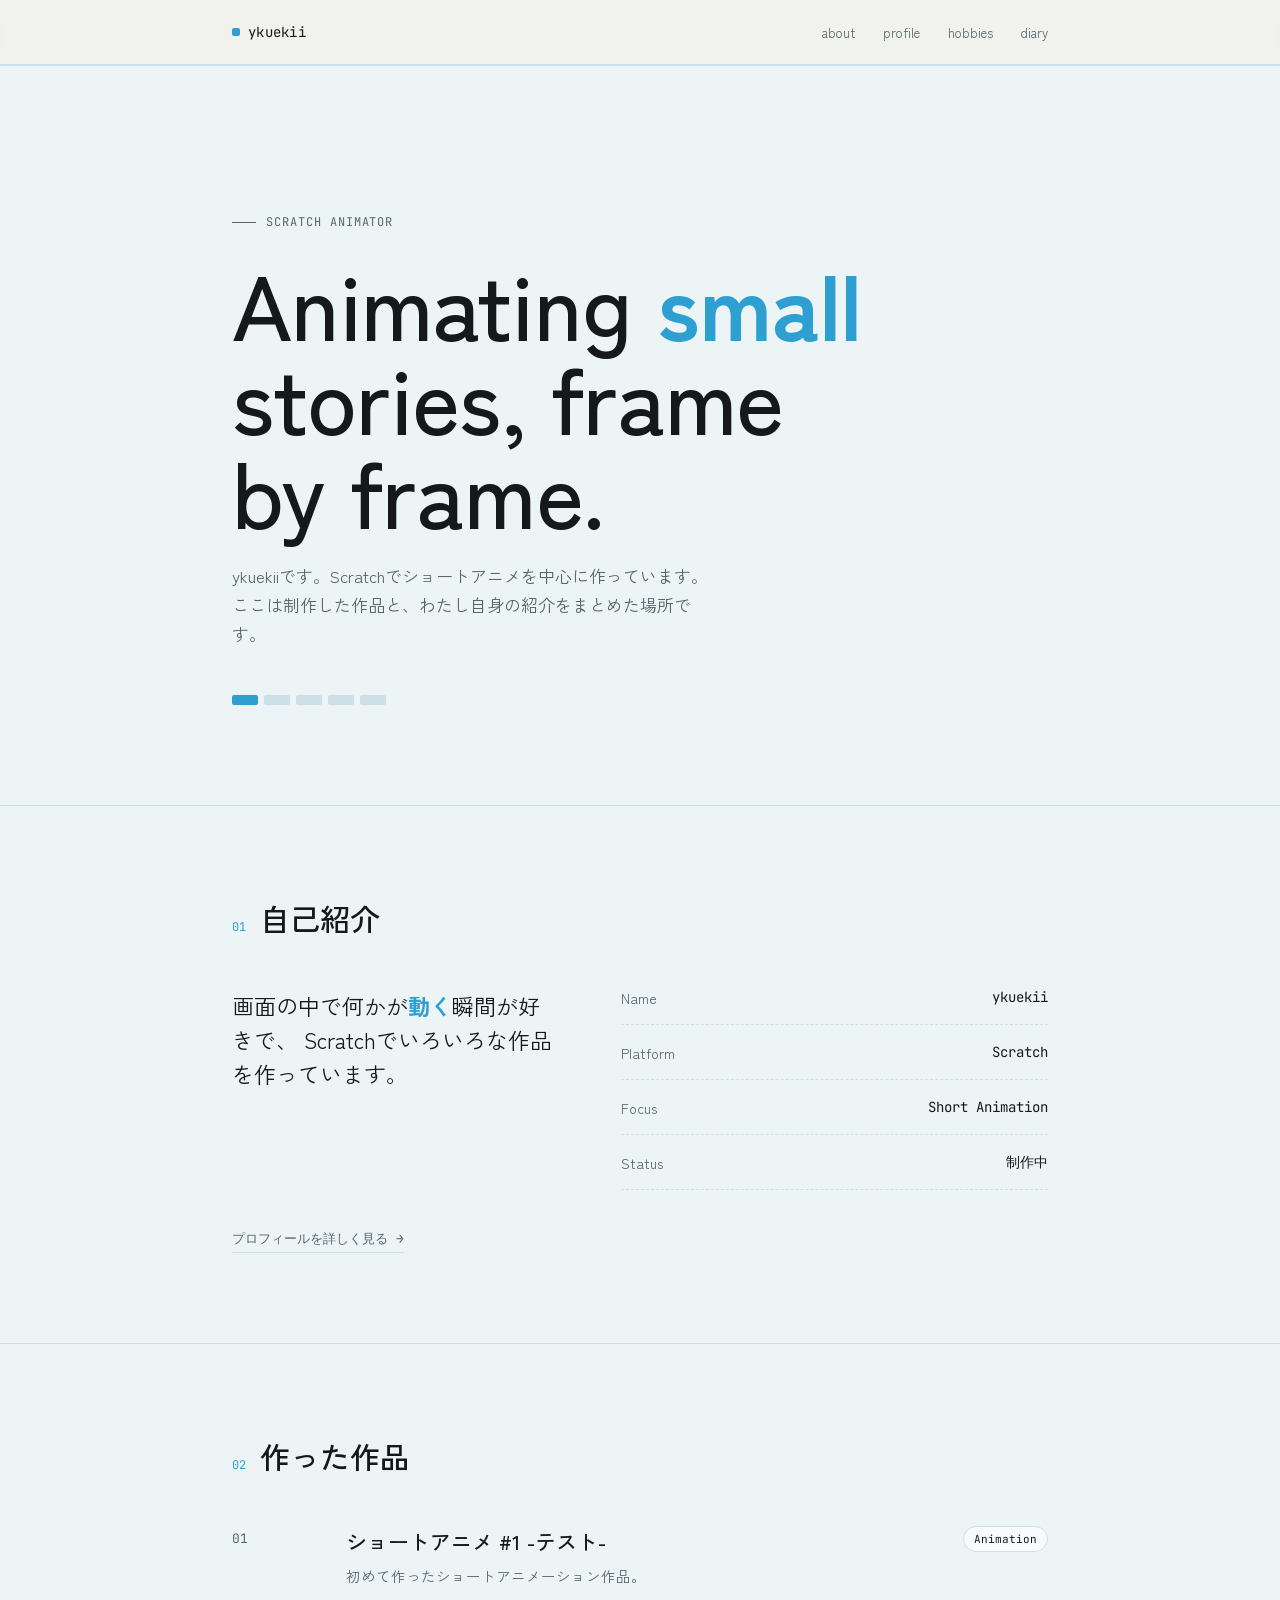
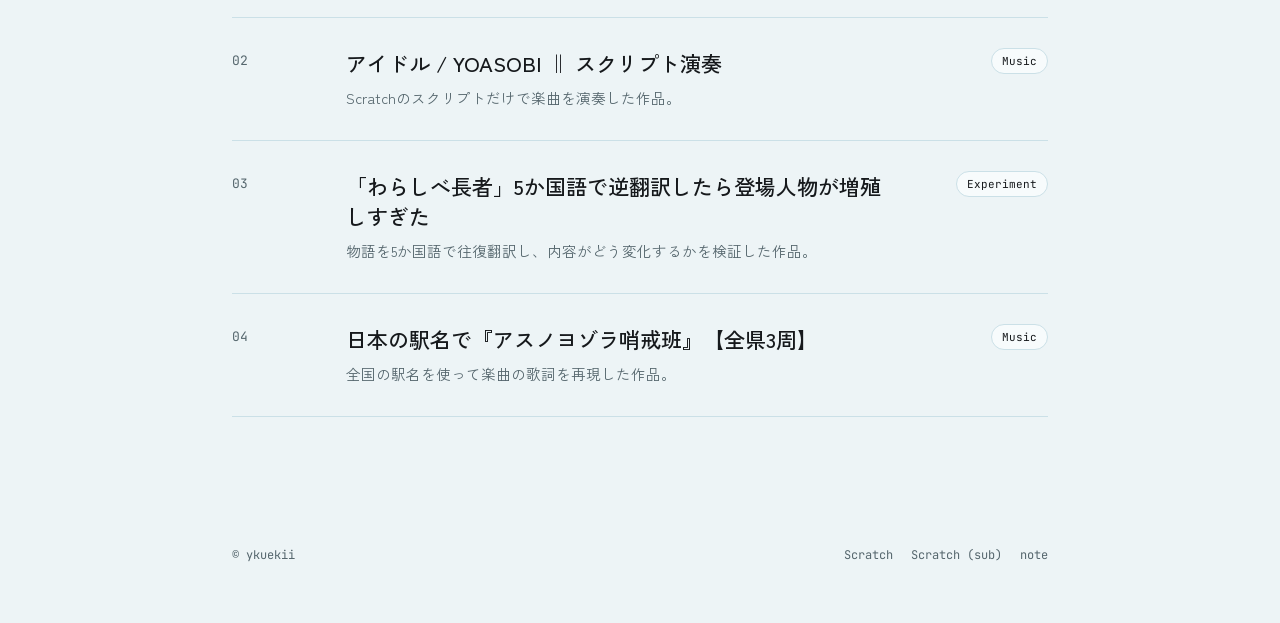
==== index.html @ 0d8f15a8 "Add files via upload" ====
<!DOCTYPE html>
<html lang="ja">
<head>
<meta charset="UTF-8">
<meta name="viewport" content="width=device-width, initial-scale=1.0">
<title>ykuekii</title>
<style>
  @import url('https://fonts.googleapis.com/css2?family=Zen+Kaku+Gothic+New:wght@500;700&family=Space+Grotesk:wght@400;500&family=JetBrains+Mono:wght@400;500&display=swap');

  :root{
    --bg: #EDF4F6;
    --ink: #16191C;
    --ink-soft: #55666D;
    --accent: #2E9FD1;
    --line: #CBE0E7;
    --card: #F7FBFC;
  }

  *{ margin:0; padding:0; box-sizing:border-box; }

  html{ scroll-behavior: smooth; }

  body{
    background: var(--bg);
    color: var(--ink);
    font-family: 'Zen Kaku Gothic New', 'Space Grotesk', sans-serif;
    -webkit-font-smoothing: antialiased;
    overflow-x: hidden;
  }

  ::selection{ background: var(--accent); color: var(--ink); }

  a{ color: inherit; text-decoration: none; }

  .wrap{
    max-width: 880px;
    margin: 0 auto;
    padding: 0 32px;
  }

  /* ---------- NAV ---------- */
  header{
    position: sticky;
    top: 0;
    z-index: 20;
    background: rgba(241,240,236,0.85);
    backdrop-filter: blur(8px);
    border-bottom: 1px solid var(--line);
  }
  nav.wrap{
    display:flex;
    align-items:center;
    justify-content: space-between;
    height: 64px;
  }
  .logo{
    font-family: 'JetBrains Mono', monospace;
    font-size: 14px;
    letter-spacing: 0.02em;
    display:flex;
    align-items:center;
    gap:8px;
  }
  .logo .dot{
    width:8px; height:8px;
    background: var(--accent);
    display:inline-block;
    border-radius: 2px;
  }
  .navlinks{
    display:flex;
    gap: 28px;
    font-size: 13px;
    color: var(--ink-soft);
  }
  .navlinks a{ transition: color .2s ease; position:relative; }
  .navlinks a:hover{ color: var(--ink); }

  /* ---------- HERO ---------- */
  .hero{
    padding: 120px 0 100px;
    position: relative;
  }
  .hero .eyebrow{
    font-family: 'JetBrains Mono', monospace;
    font-size: 12px;
    color: var(--ink-soft);
    letter-spacing: 0.08em;
    text-transform: uppercase;
    margin-bottom: 22px;
    display:flex;
    align-items:center;
    gap: 10px;
  }
  .eyebrow::before{
    content:'';
    width: 24px; height: 1px;
    background: var(--ink-soft);
  }
  .hero h1{
    font-family: 'Zen Kaku Gothic New', 'Space Grotesk', sans-serif;
    font-weight: 500;
    font-size: clamp(48px, 9vw, 92px);
    line-height: 1.02;
    letter-spacing: -0.01em;
  }
  .hero h1 em{
    font-style: normal;
    font-weight: 700;
    color: var(--accent);
  }
  .hero p{
    margin-top: 26px;
    max-width: 480px;
    font-size: 17px;
    line-height: 1.7;
    color: var(--ink-soft);
  }

  .blockrow{
    margin-top: 46px;
    display:flex;
    gap: 6px;
  }
  .blockrow span{
    width: 26px; height: 10px;
    background: var(--line);
    border-radius: 2px;
    animation: grow 2.4s ease-in-out infinite;
  }
  .blockrow span:nth-child(1){ background: var(--accent); animation-delay: 0s; }
  .blockrow span:nth-child(2){ animation-delay: .15s; }
  .blockrow span:nth-child(3){ animation-delay: .3s; }
  .blockrow span:nth-child(4){ animation-delay: .45s; }
  .blockrow span:nth-child(5){ animation-delay: .6s; }
  @keyframes grow{
    0%, 100%{ opacity: .35; }
    50%{ opacity: 1; }
  }

  /* ---------- SECTION HEADS ---------- */
  section{ padding: 90px 0; border-top: 1px solid var(--line); }
  .sectionhead{
    display:flex;
    align-items: baseline;
    gap: 14px;
    margin-bottom: 48px;
  }
  .sectionhead .num{
    font-family: 'JetBrains Mono', monospace;
    font-size: 12px;
    color: var(--accent);
  }
  .sectionhead h2{
    font-family: 'Zen Kaku Gothic New', 'Space Grotesk', sans-serif;
    font-weight: 500;
    font-size: 30px;
  }

  /* ---------- ABOUT ---------- */
  .about-grid{
    display:grid;
    grid-template-columns: 1fr 1.3fr;
    gap: 60px;
  }
  .more-link{
    display:inline-flex;
    align-items:center;
    gap: 8px;
    margin-top: 40px;
    font-family: 'JetBrains Mono', monospace;
    font-size: 13px;
    color: var(--ink-soft);
    border-bottom: 1px solid var(--line);
    padding-bottom: 4px;
    transition: color .2s ease, border-color .2s ease;
  }
  .more-link::after{ content: '→'; transition: transform .2s ease; }
  .more-link:hover{ color: var(--ink); border-color: var(--ink); }
  .more-link:hover::after{ transform: translateX(4px); }
  .about-grid .lead{
    font-family: 'Zen Kaku Gothic New', 'Space Grotesk', sans-serif;
    font-size: 22px;
    line-height: 1.55;
  }
  .about-grid .lead .accent-word{ color: var(--accent); font-weight: 700; }
  .facts{
    display:flex;
    flex-direction: column;
    gap: 18px;
  }
  .fact{
    display:flex;
    justify-content: space-between;
    padding-bottom: 16px;
    border-bottom: 1px dashed var(--line);
    font-size: 14px;
  }
  .fact .k{ color: var(--ink-soft); }
  .fact .v{ font-family: 'JetBrains Mono', monospace; }

  /* ---------- WORKS ---------- */
  .works{
    display:flex;
    flex-direction: column;
  }
  .work{
    display:grid;
    grid-template-columns: 90px 1fr 140px;
    gap: 24px;
    align-items: start;
    padding: 30px 0;
    border-bottom: 1px solid var(--line);
    transition: padding-left .25s ease, opacity .2s ease;
    cursor: pointer;
  }
  .work:hover{ opacity: 0.75; }
  .work:first-child{ padding-top: 0; }
  .work:hover{ padding-left: 10px; }
  .work .idx{
    font-family: 'JetBrains Mono', monospace;
    font-size: 13px;
    color: var(--ink-soft);
    padding-top: 4px;
  }
  .work .body h3{
    font-family: 'Zen Kaku Gothic New', 'Space Grotesk', sans-serif;
    font-weight: 500;
    font-size: 21px;
    margin-bottom: 8px;
  }
  .work .body p{
    font-size: 14.5px;
    line-height: 1.65;
    color: var(--ink-soft);
    max-width: 480px;
  }
  .work .tag{
    justify-self: end;
    font-family: 'JetBrains Mono', monospace;
    font-size: 11px;
    color: var(--ink);
    background: var(--card);
    border: 1px solid var(--line);
    padding: 5px 10px;
    border-radius: 20px;
    white-space: nowrap;
    height: fit-content;
  }

  /* ---------- CONTACT ---------- */
  .contact{
    display:flex;
    justify-content: space-between;
    align-items: flex-end;
    flex-wrap: wrap;
    gap: 30px;
  }
  .contact h2{
    font-family: 'Zen Kaku Gothic New', 'Space Grotesk', sans-serif;
    font-weight: 500;
    font-size: clamp(32px, 5vw, 48px);
    max-width: 480px;
    line-height: 1.2;
  }
  .contact h2 em{ font-style: normal; font-weight: 700; color: var(--accent); }
  .links{
    display:flex;
    flex-direction: column;
    gap: 10px;
    font-family: 'JetBrains Mono', monospace;
    font-size: 14px;
  }
  .links a{
    display:flex;
    align-items:center;
    gap: 8px;
    color: var(--ink-soft);
    transition: color .2s ease;
  }
  .links a:hover{ color: var(--ink); }
  .links a::after{
    content: '→';
    opacity: 0;
    transform: translateX(-4px);
    transition: all .2s ease;
  }
  .links a:hover::after{ opacity: 1; transform: translateX(0); }

  footer{
    padding: 40px 0 60px;
    font-family: 'JetBrains Mono', monospace;
    font-size: 12px;
    color: var(--ink-soft);
    display:flex;
    justify-content: space-between;
  }
  footer a{ transition: color .2s ease; }
  footer a:hover{ color: var(--ink); }

  /* ---------- reveal on scroll ---------- */
  .reveal{
    opacity: 0;
    transform: translateY(18px);
    transition: opacity .7s ease, transform .7s ease;
  }
  .reveal.in{
    opacity: 1;
    transform: translateY(0);
  }

  @media (prefers-reduced-motion: reduce){
    .reveal{ opacity:1; transform:none; transition:none; }
    .blockrow span{ animation: none; opacity: .8; }
  }

  @media (max-width: 700px){
    .about-grid{ grid-template-columns: 1fr; gap: 32px; }
    .work{ grid-template-columns: 40px 1fr; }
    .work .tag{ grid-column: 2; justify-self: start; margin-top: 4px; }
    .navlinks{ gap: 16px; }
    .hero{ padding: 90px 0 70px; }
  }

  :focus-visible{
    outline: 2px solid var(--accent);
    outline-offset: 3px;
  }
</style>
</head>
<body>

<header>
  <nav class="wrap">
    <div class="logo"><span class="dot"></span>ykuekii</div>
    <div class="navlinks">
      <a href="#intro">about</a>
      <a href="about.html">profile</a>
      <a href="hobbies.html">hobbies</a>
      <a href="diary.html">diary</a>
    </div>
  </nav>
</header>

<section class="hero">
  <div class="wrap">
    <p class="eyebrow">Scratch animator</p>
    <h1>Animating <em>small</em><br>stories, frame<br>by frame.</h1>
    <p>ykuekiiです。Scratchでショートアニメを中心に作っています。ここは制作した作品と、わたし自身の紹介をまとめた場所です。</p>
    <div class="blockrow">
      <span></span><span></span><span></span><span></span><span></span>
    </div>
  </div>
</section>

<section id="intro">
  <div class="wrap">
    <div class="sectionhead reveal">
      <span class="num">01</span>
      <h2>自己紹介</h2>
    </div>
    <div class="about-grid">
      <p class="lead reveal">
        画面の中で何かが<span class="accent-word">動く</span>瞬間が好きで、
        Scratchでいろいろな作品を作っています。
      </p>
      <div class="facts reveal">
        <div class="fact"><span class="k">Name</span><span class="v">ykuekii</span></div>
        <div class="fact"><span class="k">Platform</span><span class="v">Scratch</span></div>
        <div class="fact"><span class="k">Focus</span><span class="v">Short Animation</span></div>
        <div class="fact"><span class="k">Status</span><span class="v">制作中</span></div>
      </div>
    </div>
    <a class="more-link reveal" href="about.html">プロフィールを詳しく見る</a>
  </div>
</section>

<section id="works">
  <div class="wrap">
    <div class="sectionhead reveal">
      <span class="num">02</span>
      <h2>作った作品</h2>
    </div>
    <div class="works">
      <a class="work reveal" href="https://scratch.mit.edu/projects/606206906/" target="_blank" rel="noopener">
        <div class="idx">01</div>
        <div class="body">
          <h3>ショートアニメ #1 -テスト-</h3>
          <p>初めて作ったショートアニメーション作品。</p>
        </div>
        <div class="tag">Animation</div>
      </a>
      <a class="work reveal" href="https://scratch.mit.edu/projects/859384768/" target="_blank" rel="noopener">
        <div class="idx">02</div>
        <div class="body">
          <h3>アイドル / YOASOBI ‖ スクリプト演奏</h3>
          <p>Scratchのスクリプトだけで楽曲を演奏した作品。</p>
        </div>
        <div class="tag">Music</div>
      </a>
      <a class="work reveal" href="https://scratch.mit.edu/projects/750810697/" target="_blank" rel="noopener">
        <div class="idx">03</div>
        <div class="body">
          <h3>「わらしべ長者」5か国語で逆翻訳したら登場人物が増殖しすぎた</h3>
          <p>物語を5か国語で往復翻訳し、内容がどう変化するかを検証した作品。</p>
        </div>
        <div class="tag">Experiment</div>
      </a>
      <a class="work reveal" href="https://scratch.mit.edu/projects/1227706327/" target="_blank" rel="noopener">
        <div class="idx">04</div>
        <div class="body">
          <h3>日本の駅名で『アスノヨゾラ哨戒班』【全県3周】</h3>
          <p>全国の駅名を使って楽曲の歌詞を再現した作品。</p>
        </div>
        <div class="tag">Music</div>
      </a>
    </div>
  </div>
</section>


<footer>
  <div class="wrap" style="display:flex; justify-content:space-between; align-items:flex-start; width:100%; flex-wrap:wrap; gap:16px;">
    <span>© ykuekii</span>
    <div style="display:flex; gap:18px; flex-wrap:wrap;">
      <a href="https://scratch.mit.edu/users/ykuekii/" target="_blank" rel="noopener">Scratch</a>
      <a href="https://scratch.mit.edu/users/-sub-ykuekii-/" target="_blank" rel="noopener">Scratch (sub)</a>
      <a href="https://note.com/yukkkun" target="_blank" rel="noopener">note</a>
    </div>
  </div>
</footer>

<script>
  const items = document.querySelectorAll('.reveal');
  const io = new IntersectionObserver((entries)=>{
    entries.forEach(e=>{
      if(e.isIntersecting){
        e.target.classList.add('in');
        io.unobserve(e.target);
      }
    });
  }, { threshold: 0.15 });
  items.forEach(i=>io.observe(i));
</script>

</body>
</html>
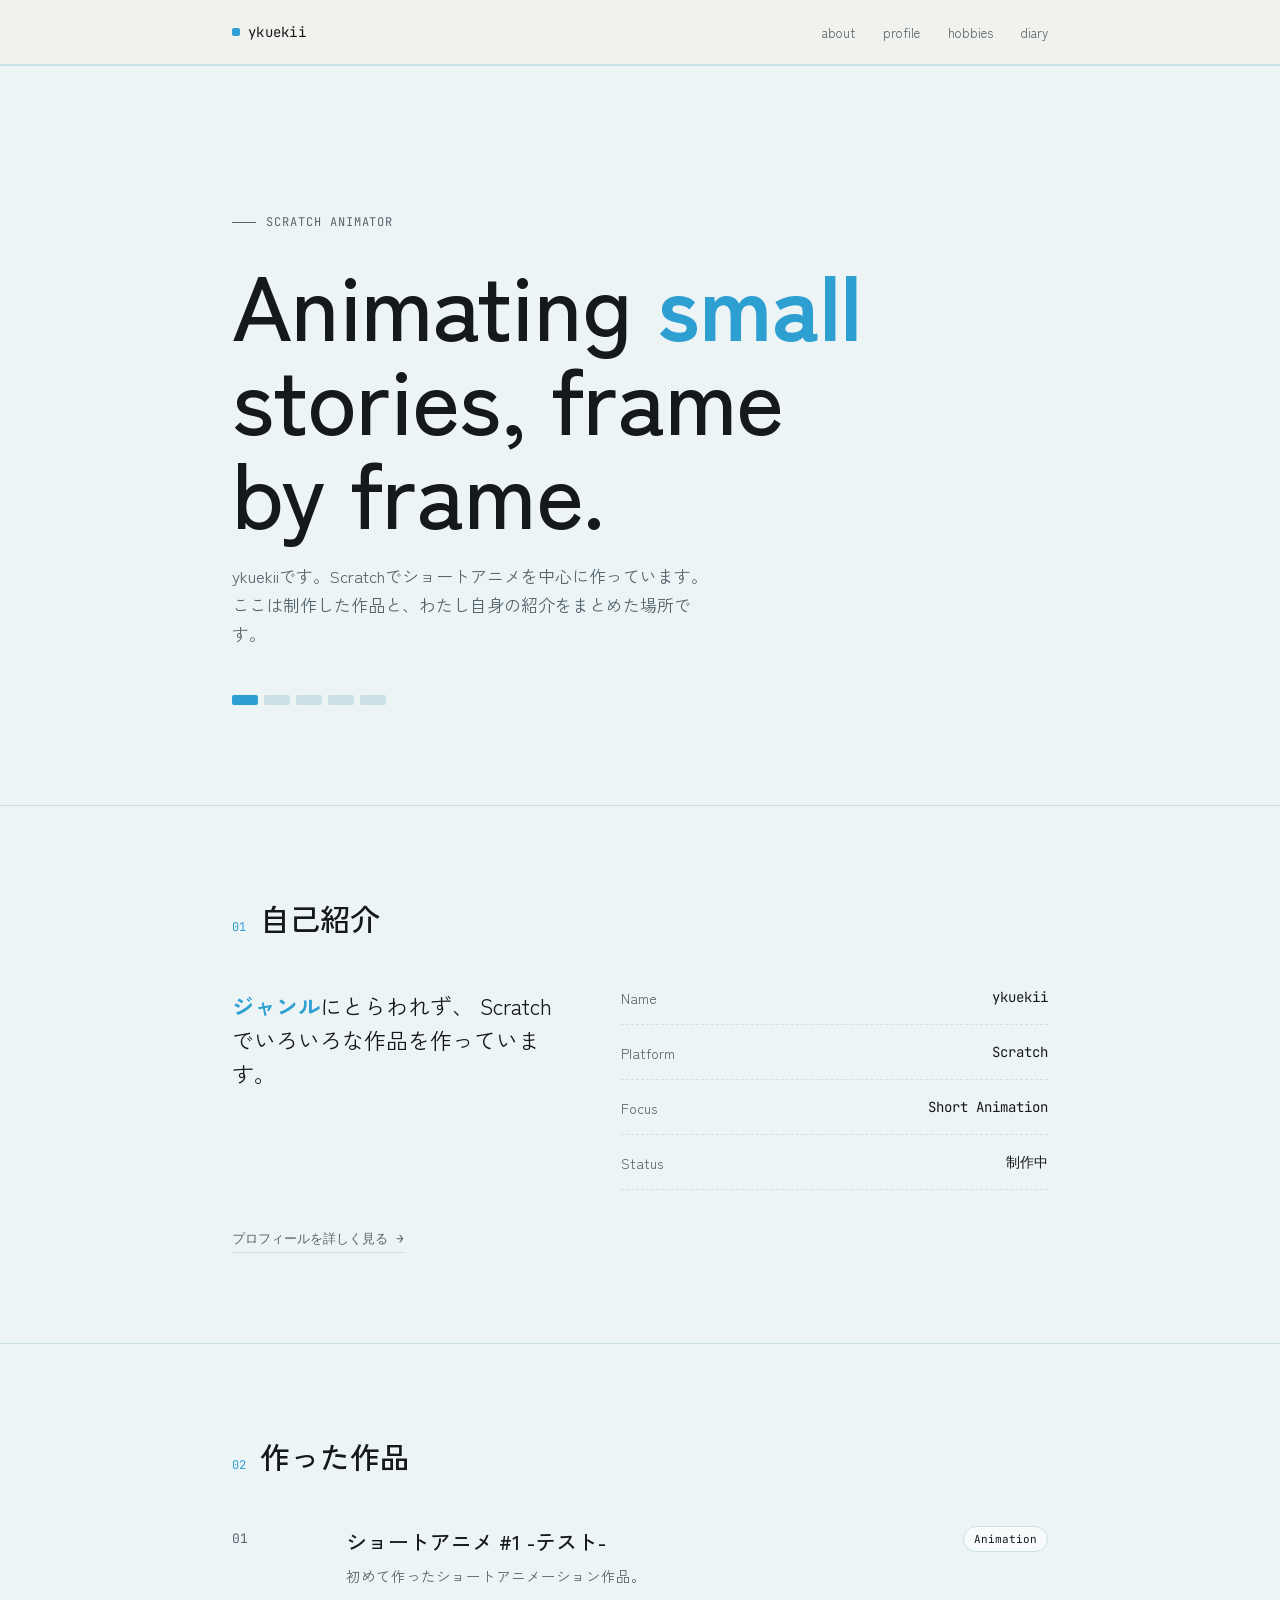
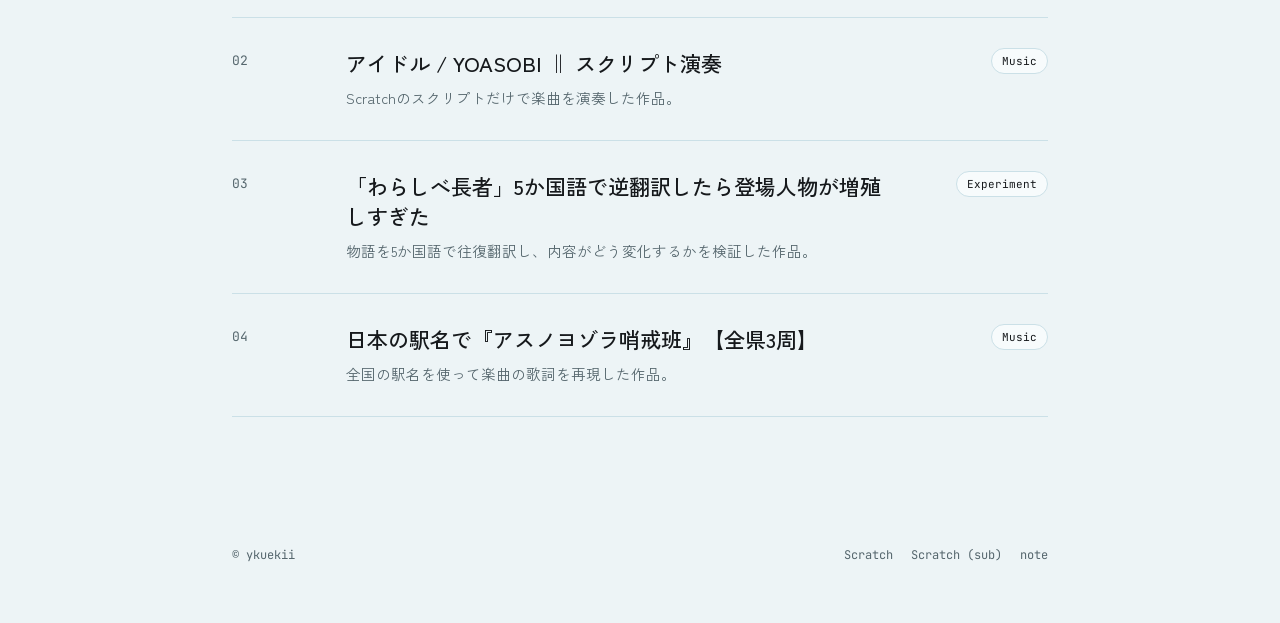
==== commit 51568498: "Update index.html" ====
--- a/index.html
+++ b/index.html
@@ -361,7 +361,7 @@
     </div>
     <div class="about-grid">
       <p class="lead reveal">
-        画面の中で何かが<span class="accent-word">動く</span>瞬間が好きで、
+        <span class="accent-word">ジャンル</span>にとらわれず、
         Scratchでいろいろな作品を作っています。
       </p>
       <div class="facts reveal">
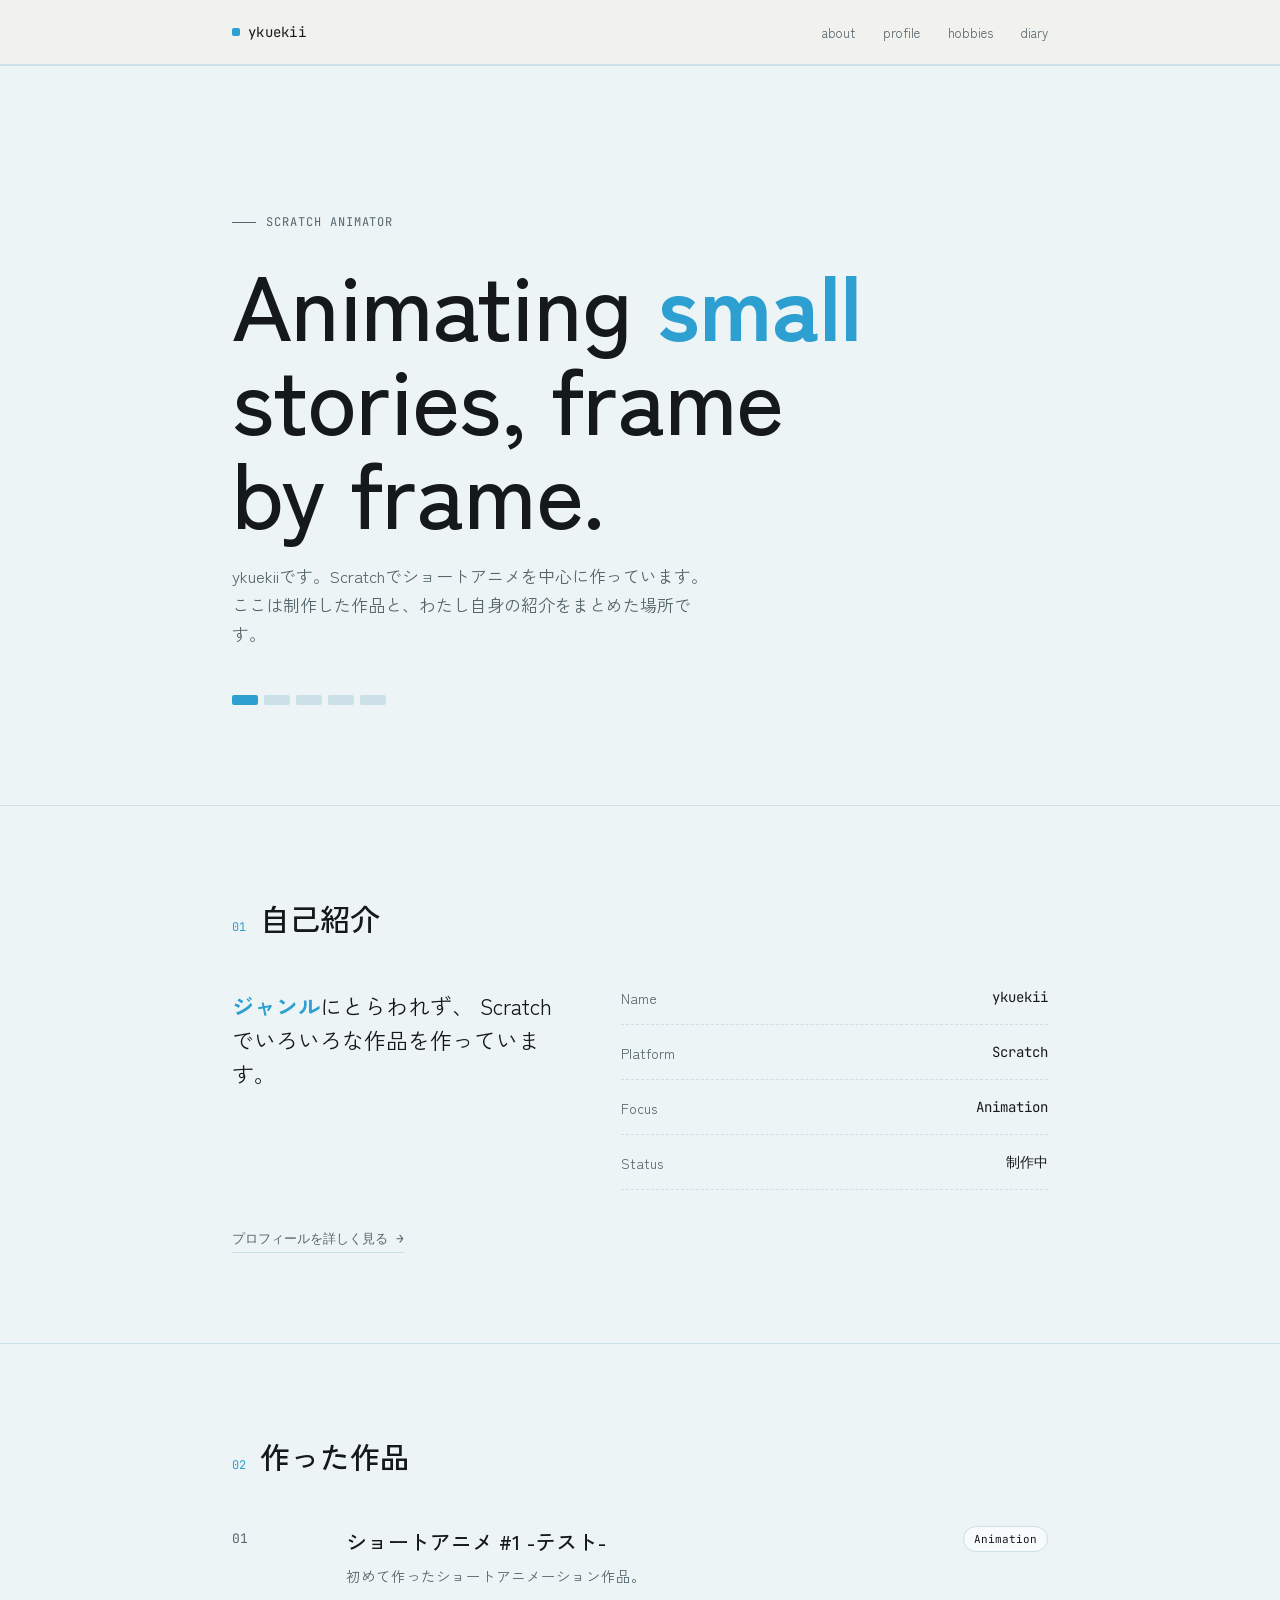
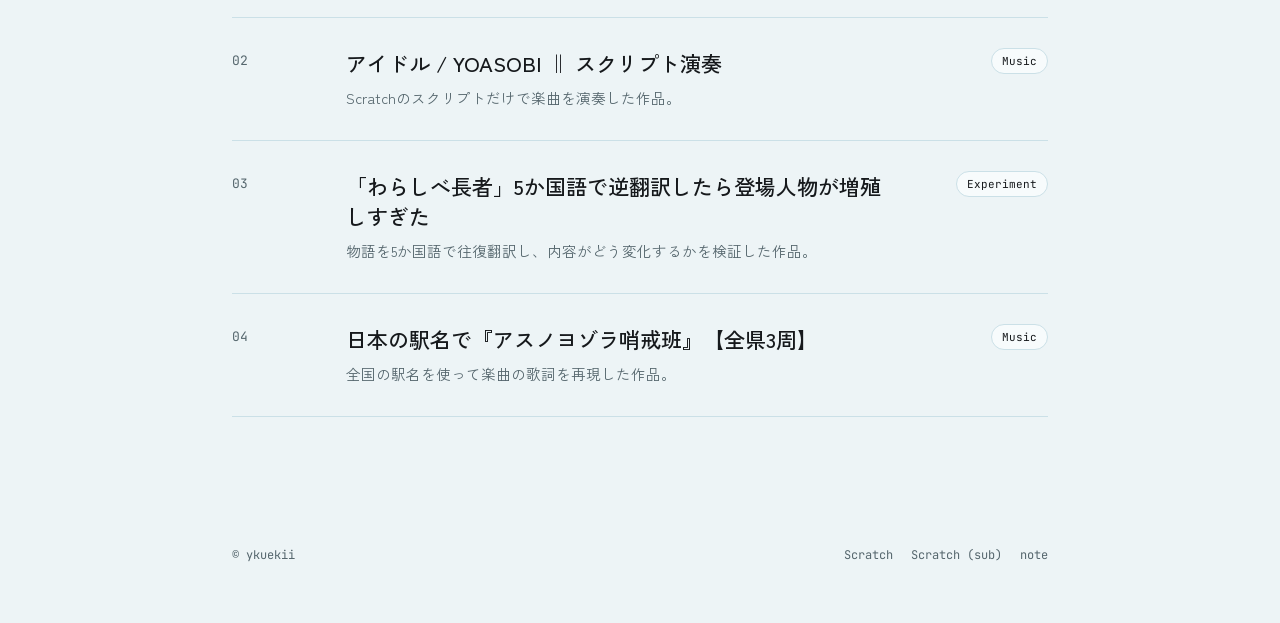
==== commit 463de40a: "Update index.html" ====
--- a/index.html
+++ b/index.html
@@ -367,7 +367,7 @@
       <div class="facts reveal">
         <div class="fact"><span class="k">Name</span><span class="v">ykuekii</span></div>
         <div class="fact"><span class="k">Platform</span><span class="v">Scratch</span></div>
-        <div class="fact"><span class="k">Focus</span><span class="v">Short Animation</span></div>
+        <div class="fact"><span class="k">Focus</span><span class="v">Animation</span></div>
         <div class="fact"><span class="k">Status</span><span class="v">制作中</span></div>
       </div>
     </div>
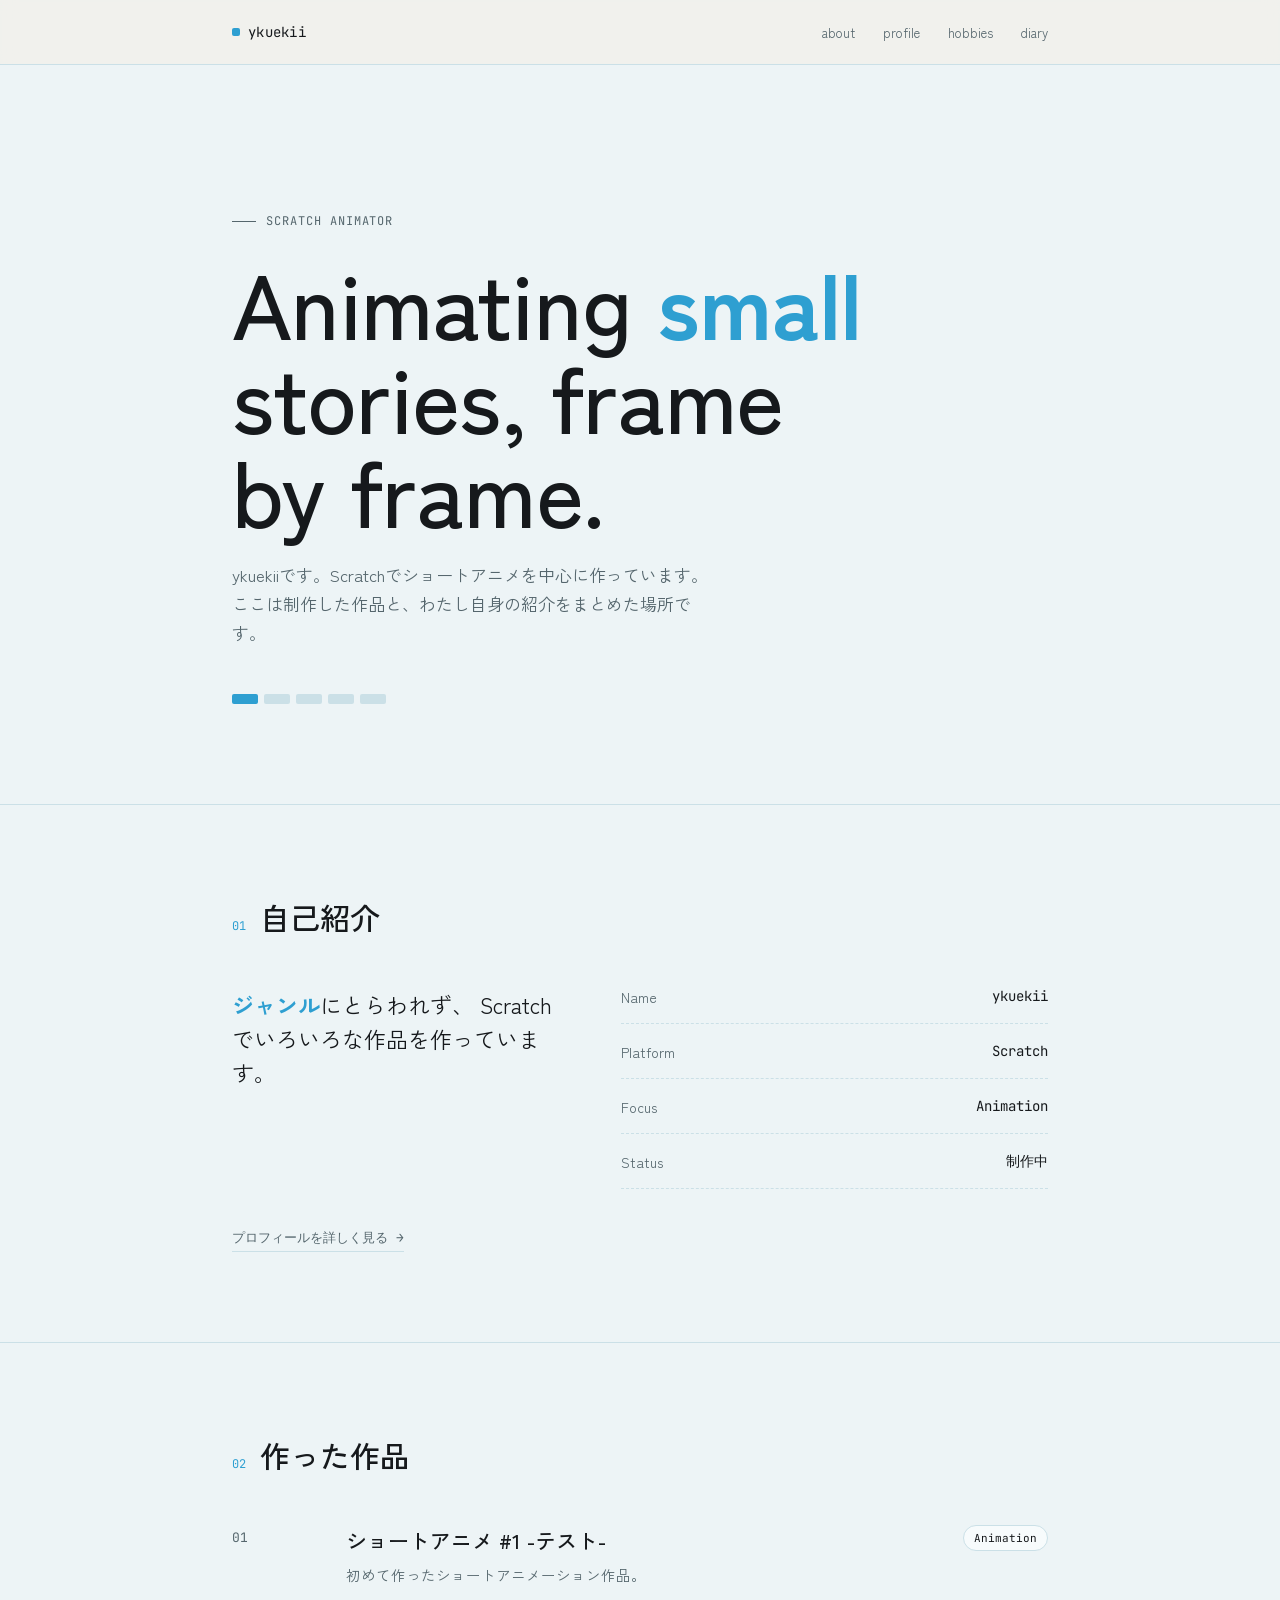
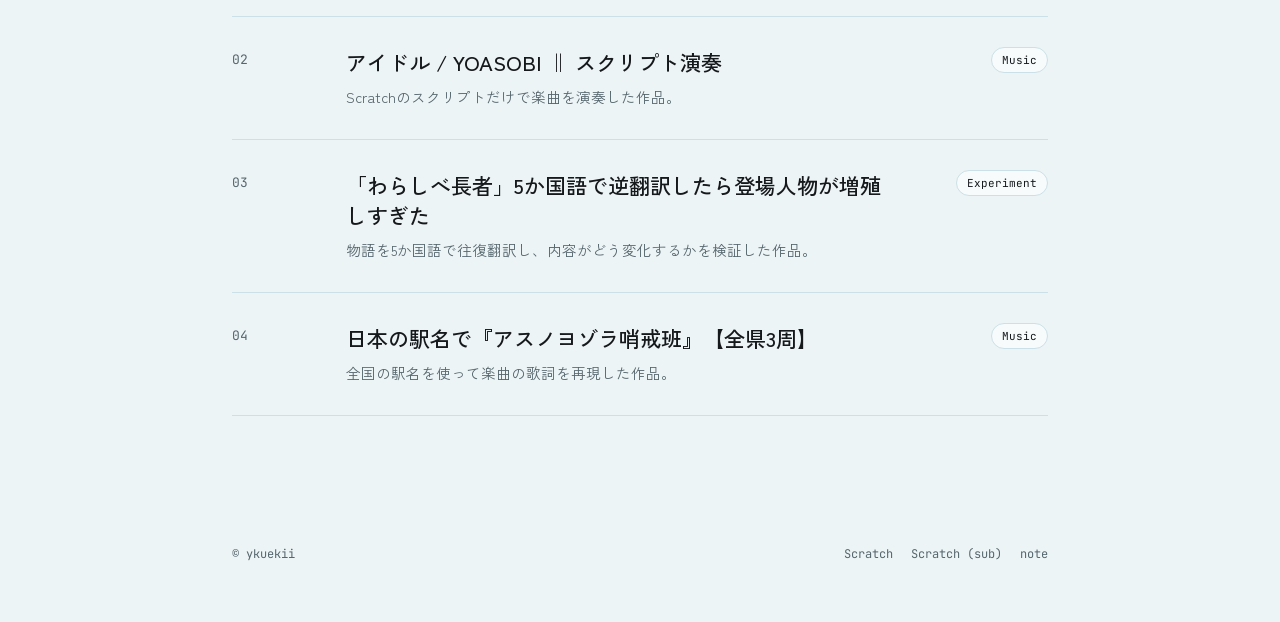
==== commit aa6e0558: "CSSとJSを別ファイルに分離 (作業ごとにコミットを分けないという、Gitの間違った使い方のお手本)" ====
--- a/index.html
+++ b/index.html
@@ -4,159 +4,8 @@
 <meta charset="UTF-8">
 <meta name="viewport" content="width=device-width, initial-scale=1.0">
 <title>ykuekii</title>
+<link rel="stylesheet" href="/common.css">
 <style>
-  @import url('https://fonts.googleapis.com/css2?family=Zen+Kaku+Gothic+New:wght@500;700&family=Space+Grotesk:wght@400;500&family=JetBrains+Mono:wght@400;500&display=swap');
-
-  :root{
-    --bg: #EDF4F6;
-    --ink: #16191C;
-    --ink-soft: #55666D;
-    --accent: #2E9FD1;
-    --line: #CBE0E7;
-    --card: #F7FBFC;
-  }
-
-  *{ margin:0; padding:0; box-sizing:border-box; }
-
-  html{ scroll-behavior: smooth; }
-
-  body{
-    background: var(--bg);
-    color: var(--ink);
-    font-family: 'Zen Kaku Gothic New', 'Space Grotesk', sans-serif;
-    -webkit-font-smoothing: antialiased;
-    overflow-x: hidden;
-  }
-
-  ::selection{ background: var(--accent); color: var(--ink); }
-
-  a{ color: inherit; text-decoration: none; }
-
-  .wrap{
-    max-width: 880px;
-    margin: 0 auto;
-    padding: 0 32px;
-  }
-
-  /* ---------- NAV ---------- */
-  header{
-    position: sticky;
-    top: 0;
-    z-index: 20;
-    background: rgba(241,240,236,0.85);
-    backdrop-filter: blur(8px);
-    border-bottom: 1px solid var(--line);
-  }
-  nav.wrap{
-    display:flex;
-    align-items:center;
-    justify-content: space-between;
-    height: 64px;
-  }
-  .logo{
-    font-family: 'JetBrains Mono', monospace;
-    font-size: 14px;
-    letter-spacing: 0.02em;
-    display:flex;
-    align-items:center;
-    gap:8px;
-  }
-  .logo .dot{
-    width:8px; height:8px;
-    background: var(--accent);
-    display:inline-block;
-    border-radius: 2px;
-  }
-  .navlinks{
-    display:flex;
-    gap: 28px;
-    font-size: 13px;
-    color: var(--ink-soft);
-  }
-  .navlinks a{ transition: color .2s ease; position:relative; }
-  .navlinks a:hover{ color: var(--ink); }
-
-  /* ---------- HERO ---------- */
-  .hero{
-    padding: 120px 0 100px;
-    position: relative;
-  }
-  .hero .eyebrow{
-    font-family: 'JetBrains Mono', monospace;
-    font-size: 12px;
-    color: var(--ink-soft);
-    letter-spacing: 0.08em;
-    text-transform: uppercase;
-    margin-bottom: 22px;
-    display:flex;
-    align-items:center;
-    gap: 10px;
-  }
-  .eyebrow::before{
-    content:'';
-    width: 24px; height: 1px;
-    background: var(--ink-soft);
-  }
-  .hero h1{
-    font-family: 'Zen Kaku Gothic New', 'Space Grotesk', sans-serif;
-    font-weight: 500;
-    font-size: clamp(48px, 9vw, 92px);
-    line-height: 1.02;
-    letter-spacing: -0.01em;
-  }
-  .hero h1 em{
-    font-style: normal;
-    font-weight: 700;
-    color: var(--accent);
-  }
-  .hero p{
-    margin-top: 26px;
-    max-width: 480px;
-    font-size: 17px;
-    line-height: 1.7;
-    color: var(--ink-soft);
-  }
-
-  .blockrow{
-    margin-top: 46px;
-    display:flex;
-    gap: 6px;
-  }
-  .blockrow span{
-    width: 26px; height: 10px;
-    background: var(--line);
-    border-radius: 2px;
-    animation: grow 2.4s ease-in-out infinite;
-  }
-  .blockrow span:nth-child(1){ background: var(--accent); animation-delay: 0s; }
-  .blockrow span:nth-child(2){ animation-delay: .15s; }
-  .blockrow span:nth-child(3){ animation-delay: .3s; }
-  .blockrow span:nth-child(4){ animation-delay: .45s; }
-  .blockrow span:nth-child(5){ animation-delay: .6s; }
-  @keyframes grow{
-    0%, 100%{ opacity: .35; }
-    50%{ opacity: 1; }
-  }
-
-  /* ---------- SECTION HEADS ---------- */
-  section{ padding: 90px 0; border-top: 1px solid var(--line); }
-  .sectionhead{
-    display:flex;
-    align-items: baseline;
-    gap: 14px;
-    margin-bottom: 48px;
-  }
-  .sectionhead .num{
-    font-family: 'JetBrains Mono', monospace;
-    font-size: 12px;
-    color: var(--accent);
-  }
-  .sectionhead h2{
-    font-family: 'Zen Kaku Gothic New', 'Space Grotesk', sans-serif;
-    font-weight: 500;
-    font-size: 30px;
-  }
-
   /* ---------- ABOUT ---------- */
   .about-grid{
     display:grid;
@@ -214,9 +63,8 @@
     transition: padding-left .25s ease, opacity .2s ease;
     cursor: pointer;
   }
-  .work:hover{ opacity: 0.75; }
+  .work:hover{ opacity: 0.75; padding-left: 10px; }
   .work:first-child{ padding-top: 0; }
-  .work:hover{ padding-left: 10px; }
   .work .idx{
     font-family: 'JetBrains Mono', monospace;
     font-size: 13px;
@@ -249,6 +97,7 @@
   }
 
   /* ---------- CONTACT ---------- */
+  /* ページ内には contact というクラスが指定された要素がないため、このルールセットは必要ありません (削除を推奨します) */
   .contact{
     display:flex;
     justify-content: space-between;
@@ -286,55 +135,22 @@
     transition: all .2s ease;
   }
   .links a:hover::after{ opacity: 1; transform: translateX(0); }
-
-  footer{
-    padding: 40px 0 60px;
-    font-family: 'JetBrains Mono', monospace;
-    font-size: 12px;
-    color: var(--ink-soft);
-    display:flex;
-    justify-content: space-between;
-  }
-  footer a{ transition: color .2s ease; }
-  footer a:hover{ color: var(--ink); }
-
-  /* ---------- reveal on scroll ---------- */
-  .reveal{
-    opacity: 0;
-    transform: translateY(18px);
-    transition: opacity .7s ease, transform .7s ease;
-  }
-  .reveal.in{
-    opacity: 1;
-    transform: translateY(0);
-  }
-
-  @media (prefers-reduced-motion: reduce){
-    .reveal{ opacity:1; transform:none; transition:none; }
-    .blockrow span{ animation: none; opacity: .8; }
-  }
+  /* ↑ ここまで */
 
   @media (max-width: 700px){
     .about-grid{ grid-template-columns: 1fr; gap: 32px; }
     .work{ grid-template-columns: 40px 1fr; }
     .work .tag{ grid-column: 2; justify-self: start; margin-top: 4px; }
-    .navlinks{ gap: 16px; }
-    .hero{ padding: 90px 0 70px; }
-  }
-
-  :focus-visible{
-    outline: 2px solid var(--accent);
-    outline-offset: 3px;
   }
 </style>
 </head>
-<body>
+<body data-page="index">
 
 <header>
   <nav class="wrap">
     <div class="logo"><span class="dot"></span>ykuekii</div>
     <div class="navlinks">
-      <a href="#intro">about</a>
+      <a href="#intro" class="current">about</a>
       <a href="about.html">profile</a>
       <a href="hobbies.html">hobbies</a>
       <a href="diary.html">diary</a>
@@ -420,9 +236,9 @@
 
 
 <footer>
-  <div class="wrap" style="display:flex; justify-content:space-between; align-items:flex-start; width:100%; flex-wrap:wrap; gap:16px;">
+  <div class="wrap">
     <span>© ykuekii</span>
-    <div style="display:flex; gap:18px; flex-wrap:wrap;">
+    <div>
       <a href="https://scratch.mit.edu/users/ykuekii/" target="_blank" rel="noopener">Scratch</a>
       <a href="https://scratch.mit.edu/users/-sub-ykuekii-/" target="_blank" rel="noopener">Scratch (sub)</a>
       <a href="https://note.com/yukkkun" target="_blank" rel="noopener">note</a>
@@ -430,18 +246,7 @@
   </div>
 </footer>
 
-<script>
-  const items = document.querySelectorAll('.reveal');
-  const io = new IntersectionObserver((entries)=>{
-    entries.forEach(e=>{
-      if(e.isIntersecting){
-        e.target.classList.add('in');
-        io.unobserve(e.target);
-      }
-    });
-  }, { threshold: 0.15 });
-  items.forEach(i=>io.observe(i));
-</script>
+<script src="reveal-anim.js"></script>
 
 </body>
 </html>
--- a/common.css
+++ b/common.css
@@ -0,0 +1,225 @@
+@import url("https://fonts.googleapis.com/css2?family=Zen+Kaku+Gothic+New:wght@500;700&family=Space+Grotesk:wght@400;500&family=JetBrains+Mono:wght@400;500&display=swap");
+
+:root {
+  --bg: #edf4f6;
+  --ink: #16191c;
+  --ink-soft: #55666d;
+  --accent: #2e9fd1;
+  --line: #cbe0e7;
+  --card: #f7fbfc;
+}
+
+*{ margin:0; padding:0; box-sizing:border-box; }
+html{ scroll-behavior: smooth; }
+
+body {
+  background: var(--bg);
+  color: var(--ink);
+  font-family: 'Zen Kaku Gothic New', 'Space Grotesk', sans-serif;
+  -webkit-font-smoothing: antialiased;
+  overflow-x: hidden;
+}
+
+::selection{ background: var(--accent); color: var(--ink); }
+body:is([data-page="hobbies"], [data-page="diary"]) ::selection{ color: #fff; }
+
+a{ color: inherit; text-decoration: none; }
+
+.wrap{
+  max-width: 880px;
+  margin: 0 auto;
+  padding: 0 32px;
+}
+
+body[data-page="diary"] .wrap:not(nav, footer > div) { max-width: 760px; }
+
+
+
+header{
+  position: sticky;
+  top: 0;
+  z-index: 20;
+  background: rgba(241,240,236,0.85);
+  backdrop-filter: blur(8px);
+  border-bottom: 1px solid var(--line);
+}
+body:is([data-page="hobbies"], [data-page="diary"]) header { background: rgba(237,244,246,0.85); }
+nav.wrap{
+  display:flex;
+  align-items:center;
+  justify-content: space-between;
+  height: 64px;
+}
+.logo{
+  font-family: 'JetBrains Mono', monospace;
+  font-size: 14px;
+  letter-spacing: 0.02em;
+  display:flex;
+  align-items:center;
+  gap:8px;
+}
+.logo .dot{
+  width:8px; height:8px;
+  background: var(--accent);
+  display:inline-block;
+  border-radius: 2px;
+}
+.navlinks{
+  display:flex;
+  gap: 28px;
+  font-size: 13px;
+  color: var(--ink-soft);
+}
+.navlinks a{ transition: color .2s ease; }
+body[data-page="index"] .navlinks a{ position:relative; }
+body[data-page="index"] .hero{ position: relative; }
+.navlinks a:hover{ color: var(--ink); }
+body:not([data-page="index"]) .navlinks a.current { color: var(--ink); }
+.hero{ padding: 90px 0 70px; }
+body[data-page="index"] .hero{ padding: 120px 0 100px; }
+body[data-page="diary"] .hero{ padding: 90px 0 60px; }
+.hero .eyebrow{
+  font-family: 'JetBrains Mono', monospace;
+  font-size: 12px;
+  color: var(--ink-soft);
+  letter-spacing: 0.08em;
+  text-transform: uppercase;
+  margin-bottom: 22px;
+  display:flex;
+  align-items:center;
+  gap: 10px;
+}
+.hero .eyebrow::before{
+  content:'';
+  width: 24px; height: 1px;
+  background: var(--ink-soft);
+}
+.hero h1{
+  font-weight: 700;
+  font-size: clamp(38px, 7vw, 64px);
+  line-height: 1.15;
+  letter-spacing: -0.01em;
+}
+body[data-page="index"] .hero h1{
+  font-family: 'Zen Kaku Gothic New', 'Space Grotesk', sans-serif;
+  font-weight: 500;
+  font-size: clamp(48px, 9vw, 92px);
+  line-height: 1.02;
+}
+body[data-page="diary"] .hero h1{ font-size: clamp(38px, 7vw, 60px); }
+.hero h1 .accent{ color: var(--accent); }
+body[data-page="index"] .hero h1 em{
+  font-style: normal;
+  font-weight: 700;
+  color: var(--accent);
+}
+.hero p{
+  margin-top: 22px;
+  max-width: 520px;
+  font-size: 16px;
+  line-height: 1.8;
+  color: var(--ink-soft);
+}
+body[data-page="index"] .hero p{
+  margin-top: 26px;
+  max-width: 480px;
+  &:not(.eyebrow){ font-size: 17px; }
+  line-height: 1.7;
+}
+body[data-page="diary"] .hero p:not(.eyebrow){
+  max-width: 480px;
+  font-size: 15.5px;
+}
+.blockrow{
+    margin-top: 46px;
+    display:flex;
+    gap: 6px;
+  }
+.blockrow span{
+  width: 26px; height: 10px;
+  background: var(--line);
+  border-radius: 2px;
+  animation: grow 2.4s ease-in-out infinite;
+}
+.blockrow span:nth-child(1){ background: var(--accent); animation-delay: 0s; }
+.blockrow span:nth-child(2){ animation-delay: .15s; }
+.blockrow span:nth-child(3){ animation-delay: .3s; }
+.blockrow span:nth-child(4){ animation-delay: .45s; }
+.blockrow span:nth-child(5){ animation-delay: .6s; }
+@keyframes grow{
+  0%, 100%{ opacity: .35; }
+  50%{ opacity: 1; }
+}
+body:not([data-page="diary"]) > section:not(:first-of-type){ padding: 80px 0; border-top: 1px solid var(--line); }
+body[data-page="index"] > section:not(:first-of-type){ padding: 90px 0; }
+
+.sectionhead{
+  display:flex;
+  align-items: baseline;
+  gap: 14px;
+  margin-bottom: 40px;
+}
+body[data-page="index"] .sectionhead{ margin-bottom: 48px; }
+.sectionhead .num{
+  font-family: 'JetBrains Mono', monospace;
+  font-size: 12px;
+  color: var(--accent);
+}
+.sectionhead h2{
+  font-weight: 700;
+  font-size: 26px;
+}
+body[data-page="index"] .sectionhead h2{
+  font-family: 'Zen Kaku Gothic New', 'Space Grotesk', sans-serif;
+  font-weight: 500;
+  font-size: 30px;
+}
+
+footer{
+  padding: 40px 0 60px;
+  font-family: 'JetBrains Mono', monospace;
+  font-size: 12px;
+  color: var(--ink-soft);
+}
+body:not([data-page="diary"]) footer{ display:flex; justify-content: space-between; }
+footer .wrap{
+  display:flex;
+  justify-content:space-between;
+  align-items:flex-start;
+  width:100%;
+  flex-wrap:wrap;
+  gap:16px;
+  > div {
+    display:flex;
+    gap:18px;
+    flex-wrap:wrap;
+  }
+}
+
+footer a{ transition: color .2s ease; }
+footer a:hover{ color: var(--ink); }
+
+.reveal{
+  opacity: 0;
+  transform: translateY(18px);
+  transition: opacity .7s ease, transform .7s ease;
+  :where(body[data-page="diary"]) & { transform: translateY(14px); transition: opacity .6s ease, transform .6s ease; }
+}
+.reveal.in{ opacity: 1; transform: translateY(0); }
+
+@media (prefers-reduced-motion: reduce){
+  .reveal{ opacity:1; transform:none; transition:none; }
+  .blockrow span{ animation: none; opacity: .8; }
+}
+
+@media (max-width: 700px){
+  .navlinks{ gap: 16px; }
+  .hero{ padding: 70px 0 50px; }
+  body[data-page="index"] .hero{ padding: 90px 0 70px; }
+  body[data-page="diary"] .hero{ padding: 70px 0 40px; }
+}
+
+:focus-visible{
+  outline: 2px solid var(--accent);
+  outline-offset: 3px;
+}
